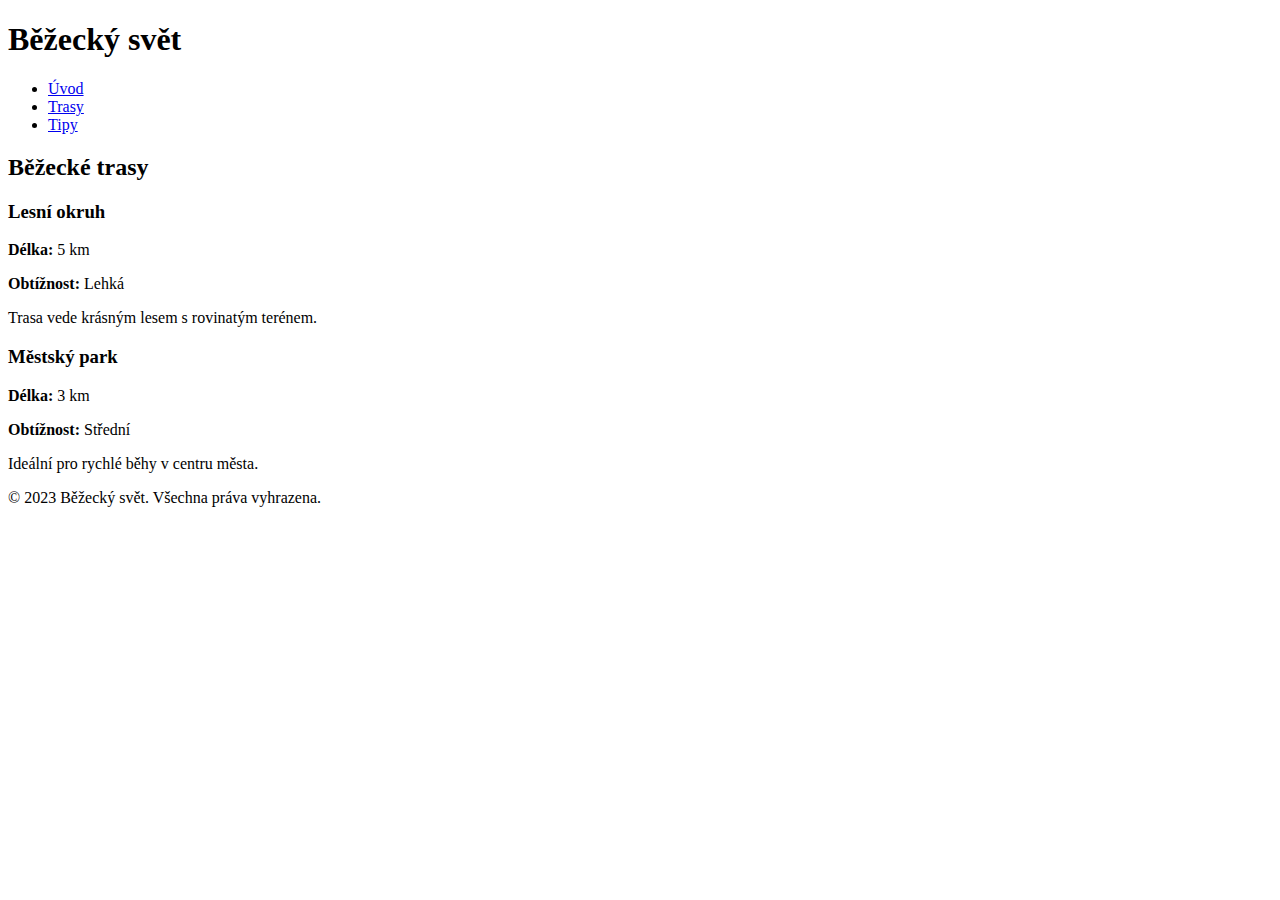
==== trasy.html @ 8871c498 "stranky" ====
<!DOCTYPE html>
<html lang="cs">
<head>
    <meta charset="UTF-8">
    <meta name="viewport" content="width=device-width, initial-scale=1.0">
    <title>Běžecký svět - Trasy</title>
    <link rel="stylesheet" href="style.css">
</head>
<body>
    <header>
        <h1>Běžecký svět</h1>
        <nav>
            <ul>
                <li><a href="index.html">Úvod</a></li>
                <li><a href="trasy.html">Trasy</a></li>
                <li><a href="tipy.html">Tipy</a></li>
            </ul>
        </nav>
    </header>

    <main>
        <section>
            <h2>Běžecké trasy</h2>
            <div class="trasa">
                <h3>Lesní okruh</h3>
                <p><strong>Délka:</strong> 5 km</p>
                <p><strong>Obtížnost:</strong> Lehká</p>
                <p>Trasa vede krásným lesem s rovinatým terénem.</p>
            </div>
            <div class="trasa">
                <h3>Městský park</h3>
                <p><strong>Délka:</strong> 3 km</p>
                <p><strong>Obtížnost:</strong> Střední</p>
                <p>Ideální pro rychlé běhy v centru města.</p>
            </div>
        </section>
    </main>

    <footer>
        <p>&copy; 2023 Běžecký svět. Všechna práva vyhrazena.</p>
    </footer>
</body>
</html>
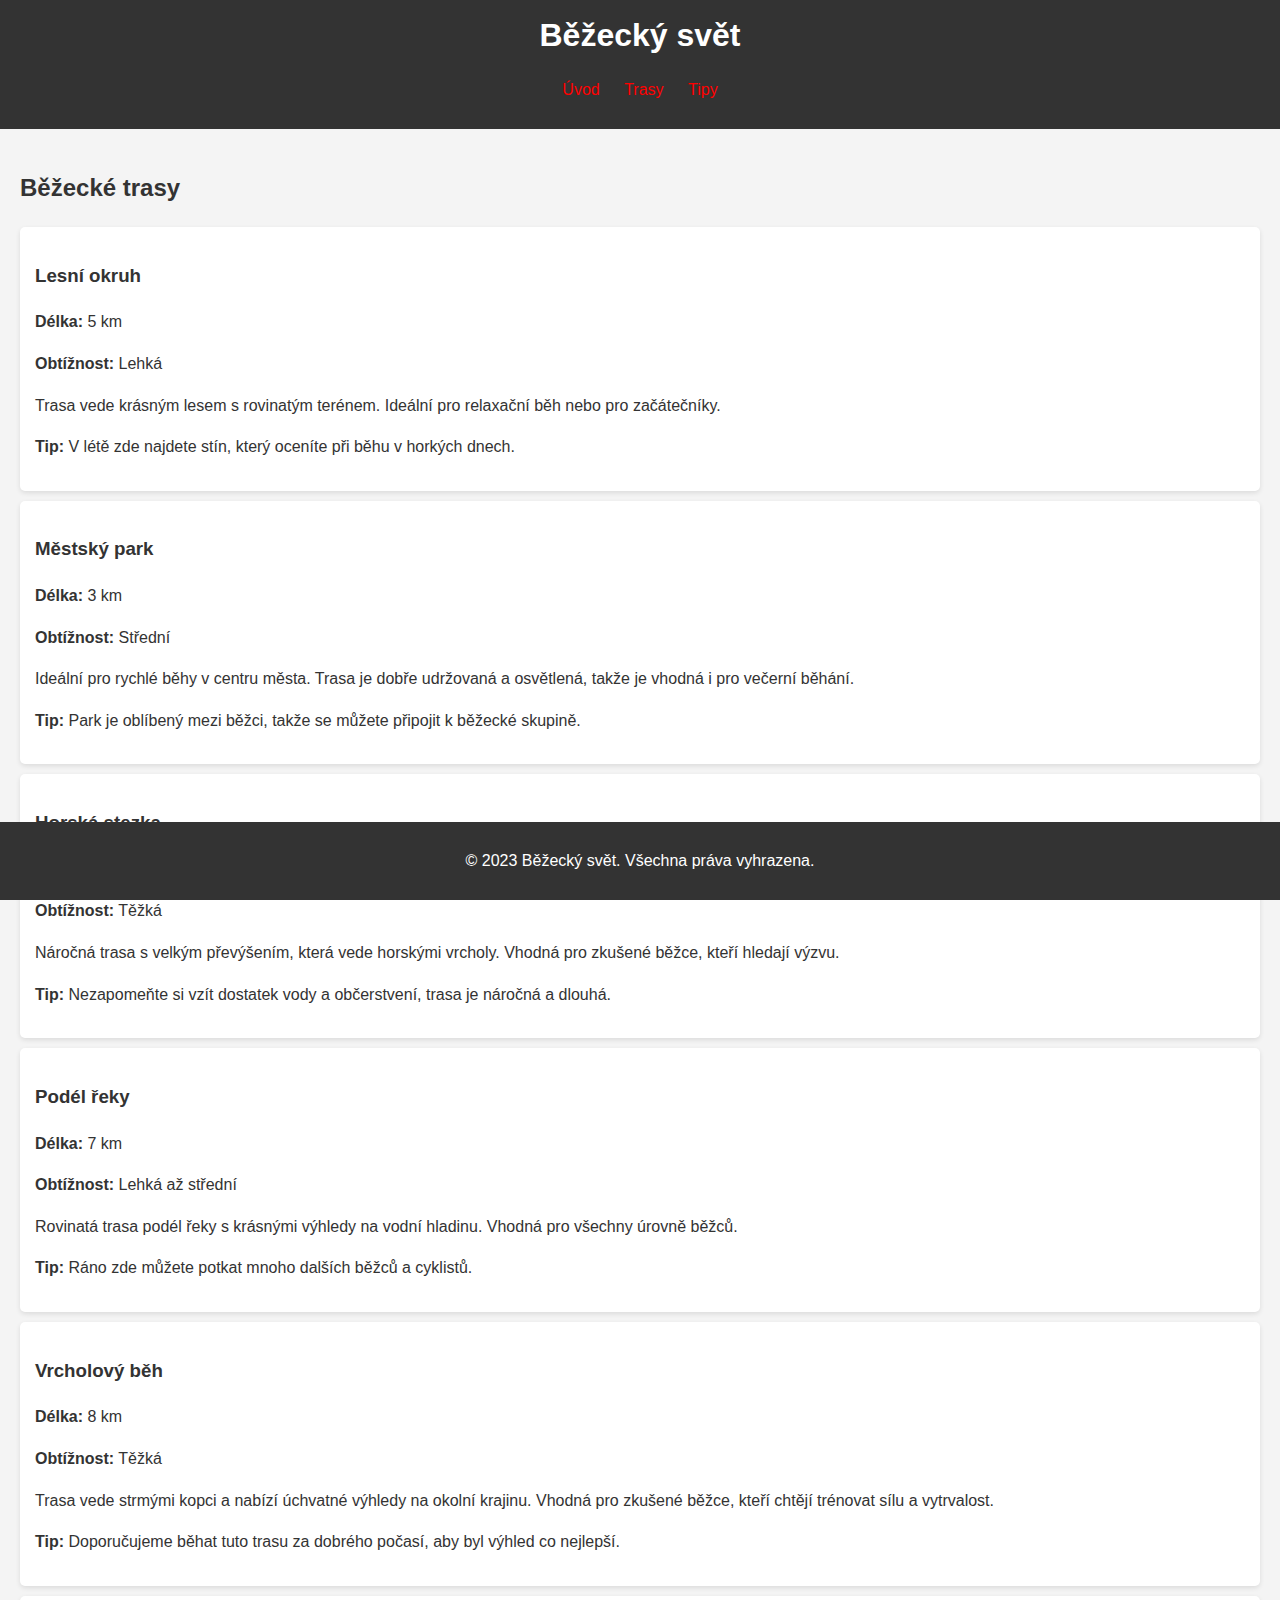
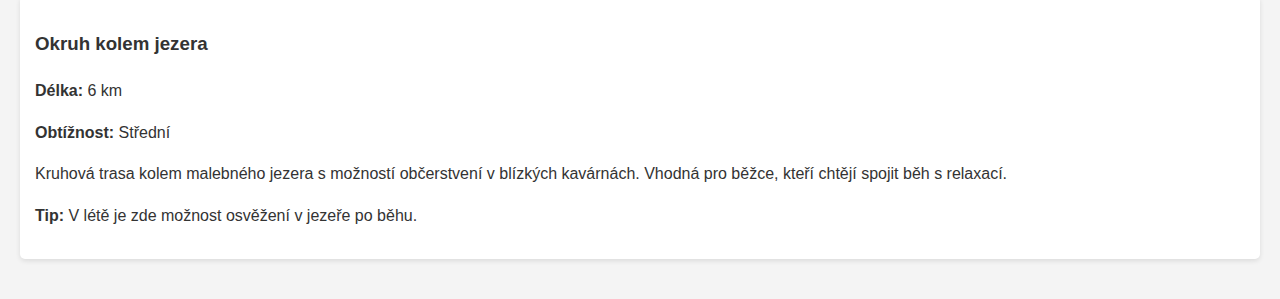
==== commit daa719bc: "bezec" ====
--- a/trasy.html
+++ b/trasy.html
@@ -13,7 +13,7 @@
             <ul>
                 <li><a href="index.html">Úvod</a></li>
                 <li><a href="trasy.html">Trasy</a></li>
-                <li><a href="tipy.html">Tipy</a></li>
+                <li><a href="typy.html">Tipy</a></li>
             </ul>
         </nav>
     </header>
@@ -21,17 +21,53 @@
     <main>
         <section>
             <h2>Běžecké trasy</h2>
+            
             <div class="trasa">
                 <h3>Lesní okruh</h3>
                 <p><strong>Délka:</strong> 5 km</p>
                 <p><strong>Obtížnost:</strong> Lehká</p>
-                <p>Trasa vede krásným lesem s rovinatým terénem.</p>
+                <p>Trasa vede krásným lesem s rovinatým terénem. Ideální pro relaxační běh nebo pro začátečníky.</p>
+                <p><strong>Tip:</strong> V létě zde najdete stín, který oceníte při běhu v horkých dnech.</p>
             </div>
+        
             <div class="trasa">
                 <h3>Městský park</h3>
                 <p><strong>Délka:</strong> 3 km</p>
                 <p><strong>Obtížnost:</strong> Střední</p>
-                <p>Ideální pro rychlé běhy v centru města.</p>
+                <p>Ideální pro rychlé běhy v centru města. Trasa je dobře udržovaná a osvětlená, takže je vhodná i pro večerní běhání.</p>
+                <p><strong>Tip:</strong> Park je oblíbený mezi běžci, takže se můžete připojit k běžecké skupině.</p>
+            </div>
+        
+            <div class="trasa">
+                <h3>Horská stezka</h3>
+                <p><strong>Délka:</strong> 10 km</p>
+                <p><strong>Obtížnost:</strong> Těžká</p>
+                <p>Náročná trasa s velkým převýšením, která vede horskými vrcholy. Vhodná pro zkušené běžce, kteří hledají výzvu.</p>
+                <p><strong>Tip:</strong> Nezapomeňte si vzít dostatek vody a občerstvení, trasa je náročná a dlouhá.</p>
+            </div>
+        
+            <div class="trasa">
+                <h3>Podél řeky</h3>
+                <p><strong>Délka:</strong> 7 km</p>
+                <p><strong>Obtížnost:</strong> Lehká až střední</p>
+                <p>Rovinatá trasa podél řeky s krásnými výhledy na vodní hladinu. Vhodná pro všechny úrovně běžců.</p>
+                <p><strong>Tip:</strong> Ráno zde můžete potkat mnoho dalších běžců a cyklistů.</p>
+            </div>
+        
+            <div class="trasa">
+                <h3>Vrcholový běh</h3>
+                <p><strong>Délka:</strong> 8 km</p>
+                <p><strong>Obtížnost:</strong> Těžká</p>
+                <p>Trasa vede strmými kopci a nabízí úchvatné výhledy na okolní krajinu. Vhodná pro zkušené běžce, kteří chtějí trénovat sílu a vytrvalost.</p>
+                <p><strong>Tip:</strong> Doporučujeme běhat tuto trasu za dobrého počasí, aby byl výhled co nejlepší.</p>
+            </div>
+        
+            <div class="trasa">
+                <h3>Okruh kolem jezera</h3>
+                <p><strong>Délka:</strong> 6 km</p>
+                <p><strong>Obtížnost:</strong> Střední</p>
+                <p>Kruhová trasa kolem malebného jezera s možností občerstvení v blízkých kavárnách. Vhodná pro běžce, kteří chtějí spojit běh s relaxací.</p>
+                <p><strong>Tip:</strong> V létě je zde možnost osvěžení v jezeře po běhu.</p>
             </div>
         </section>
     </main>
--- a/style.css
+++ b/style.css
@@ -0,0 +1,72 @@
+/* Základní styly */
+body {
+    font-family: Arial, sans-serif;
+    line-height: 1.6;
+    margin: 0;
+    padding: 0;
+    background-color: #f4f4f4;
+    color: #333;
+}
+
+header {
+    background: #333;
+    color: #fff;
+    padding: 10px 0;
+    text-align: center;
+}
+
+header h1 {
+    margin: 0;
+}
+
+nav ul {
+    list-style: none;
+    padding: 0;
+}
+
+nav ul li {
+    display: inline;
+    margin: 0 10px;
+}
+
+nav ul li a {
+    color: red;
+    text-decoration: none;
+}
+
+main {
+    padding: 20px;
+}
+
+footer {
+    background: #333;
+    color: #fff;
+    text-align: center;
+    padding: 10px 0;
+    position: fixed;
+    width: 100%;
+    bottom: 0;
+}
+
+/* Styly pro sekce */
+section {
+    margin-bottom: 20px;
+}
+
+h2 {
+    color: #333;
+}
+
+.trasa, .tip {
+    background: #fff;
+    padding: 15px;
+    margin-bottom: 10px;
+    border-radius: 5px;
+    box-shadow: 0 2px 5px rgba(0, 0, 0, 0.1);
+}
+
+img {
+    max-width: 100%;
+    height: auto;
+    border-radius: 5px;
+}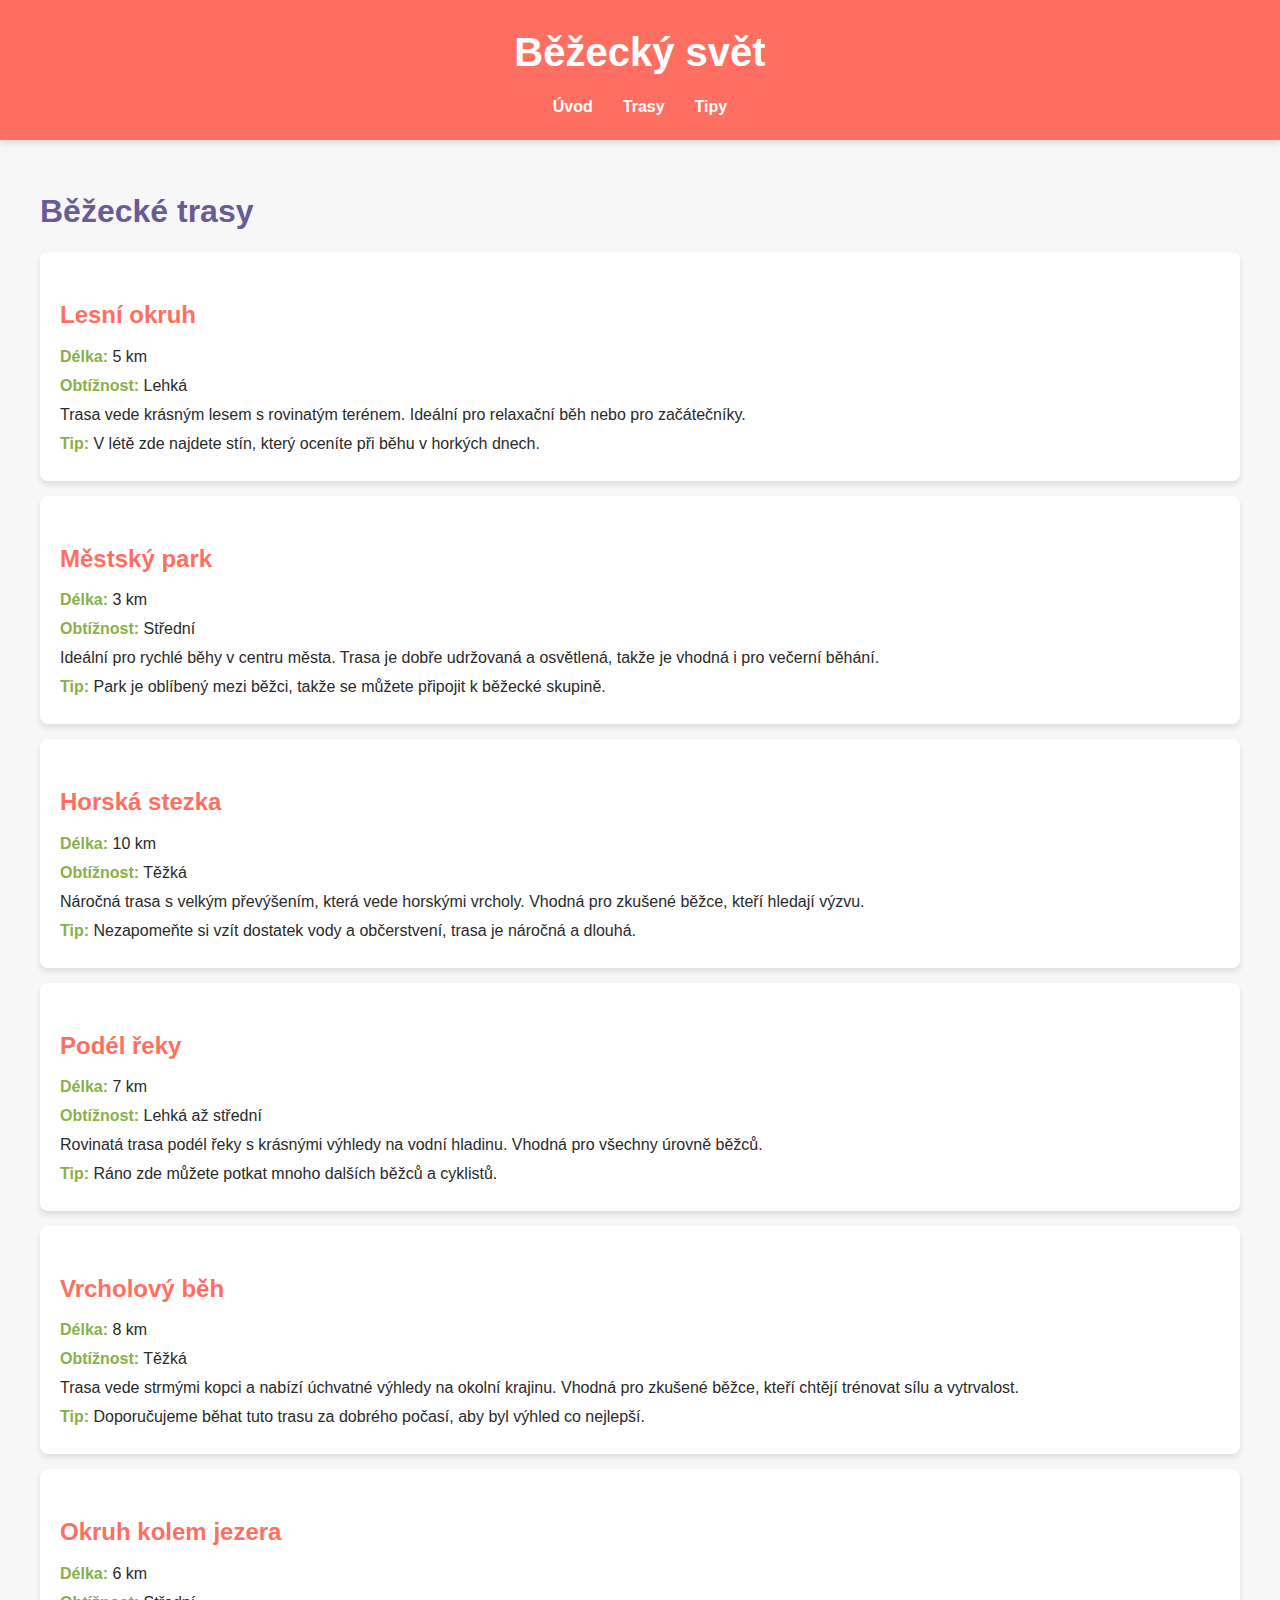
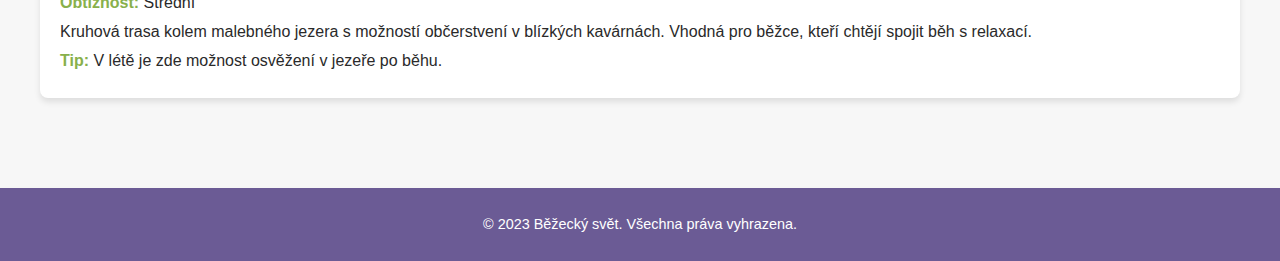
==== commit 84ee7765: "footer" ====
--- a/trasy.html
+++ b/trasy.html
@@ -74,6 +74,7 @@
 
     <footer>
         <p>&copy; 2023 Běžecký svět. Všechna práva vyhrazena.</p>
+
     </footer>
 </body>
 </html>--- a/style.css
+++ b/style.css
@@ -1,72 +1,187 @@
+/* Základní proměnné */
+:root {
+    --primary-color: #ff6f61; /* Bright coral for primary accents */
+    --secondary-color: #6b5b95; /* Muted purple for secondary elements */
+    --accent-color: #88b04b; /* Fresh green for highlights */
+    --background-color: #f7f7f7; /* Light gray for background */
+    --text-color: #2a2a2a; /* Dark gray for text */
+    --light-text-color: #ffffff; /* White for text on dark backgrounds */
+    --border-radius: 8px;
+    --box-shadow: 0 4px 6px rgba(0, 0, 0, 0.1);
+    --font-family: 'Arial', sans-serif;
+}
+
 /* Základní styly */
 body {
-    font-family: Arial, sans-serif;
+    font-family: var(--font-family);
     line-height: 1.6;
     margin: 0;
     padding: 0;
-    background-color: #f4f4f4;
-    color: #333;
+    background-color: var(--background-color);
+    color: var(--text-color);
 }
 
 header {
-    background: #333;
-    color: #fff;
-    padding: 10px 0;
+    background: var(--primary-color); /* Bright coral header */
+    color: var(--light-text-color);
+    padding: 20px 0;
     text-align: center;
+    box-shadow: var(--box-shadow);
 }
 
 header h1 {
     margin: 0;
+    font-size: 2.5rem;
 }
 
 nav ul {
     list-style: none;
     padding: 0;
+    margin: 10px 0 0;
+    display: flex;
+    justify-content: center;
+    flex-wrap: wrap;
 }
 
 nav ul li {
-    display: inline;
-    margin: 0 10px;
+    margin: 0 15px;
 }
 
 nav ul li a {
-    color: red;
+    color: var(--light-text-color);
     text-decoration: none;
+    font-weight: bold;
+    transition: color 0.3s ease;
+}
+
+nav ul li a:hover {
+    color: var(--accent-color); /* Fresh green on hover */
 }
 
 main {
     padding: 20px;
+    max-width: 1200px;
+    margin: 0 auto;
 }
 
 footer {
-    background: #333;
-    color: #fff;
+    background: var(--secondary-color); /* Muted purple footer */
+    color: var(--light-text-color);
     text-align: center;
-    padding: 10px 0;
-    position: fixed;
-    width: 100%;
-    bottom: 0;
+    padding: 20px 0;
+    margin-top: 40px; /* Odsazení od poslední sekce */
+    box-shadow: var(--box-shadow);
+}
+
+footer p {
+    margin: 5px 0;
+    font-size: 0.9rem;
+}
+
+footer a {
+    color: var(--accent-color); /* Fresh green for links */
+    text-decoration: none;
+    transition: color 0.3s ease;
+}
+
+footer a:hover {
+    color: var(--primary-color); /* Bright coral on hover */
 }
 
 /* Styly pro sekce */
 section {
-    margin-bottom: 20px;
+    margin-bottom: 30px;
 }
 
 h2 {
-    color: #333;
+    color: var(--secondary-color); /* Muted purple for section headings */
+    font-size: 2rem;
+    margin-bottom: 15px;
 }
 
 .trasa, .tip {
-    background: #fff;
-    padding: 15px;
+    background: var(--light-text-color);
+    padding: 20px;
+    margin-bottom: 15px;
+    border-radius: var(--border-radius);
+    box-shadow: var(--box-shadow);
+    transition: transform 0.3s ease, box-shadow 0.3s ease;
+}
+
+.trasa:hover, .tip:hover {
+    transform: translateY(-5px);
+    box-shadow: 0 6px 12px rgba(0, 0, 0, 0.15);
+}
+
+.trasa h3, .tip h3 {
+    color: var(--primary-color); /* Bright coral for subheadings */
+    font-size: 1.5rem;
     margin-bottom: 10px;
-    border-radius: 5px;
-    box-shadow: 0 2px 5px rgba(0, 0, 0, 0.1);
+}
+
+.trasa p, .tip p {
+    margin: 5px 0;
+    font-size: 1rem;
+    line-height: 1.5;
+}
+
+.trasa strong, .tip strong {
+    color: var(--accent-color); /* Fresh green for bold text */
 }
 
 img {
     max-width: 100%;
     height: auto;
-    border-radius: 5px;
+    border-radius: var(--border-radius);
+    margin-top: 10px;
+}
+
+/* Responzivní styly */
+@media (max-width: 768px) {
+    header h1 {
+        font-size: 2rem;
+    }
+
+    nav ul li {
+        margin: 0 10px;
+    }
+
+    .trasa, .tip {
+        padding: 15px;
+    }
+
+    h2 {
+        font-size: 1.75rem;
+    }
+
+    .trasa h3, .tip h3 {
+        font-size: 1.25rem;
+    }
+}
+
+@media (max-width: 480px) {
+    header h1 {
+        font-size: 1.75rem;
+    }
+
+    nav ul {
+        flex-direction: column;
+        align-items: center;
+    }
+
+    nav ul li {
+        margin: 5px 0;
+    }
+
+    .trasa, .tip {
+        padding: 10px;
+    }
+
+    h2 {
+        font-size: 1.5rem;
+    }
+
+    .trasa h3, .tip h3 {
+        font-size: 1.1rem;
+    }
 }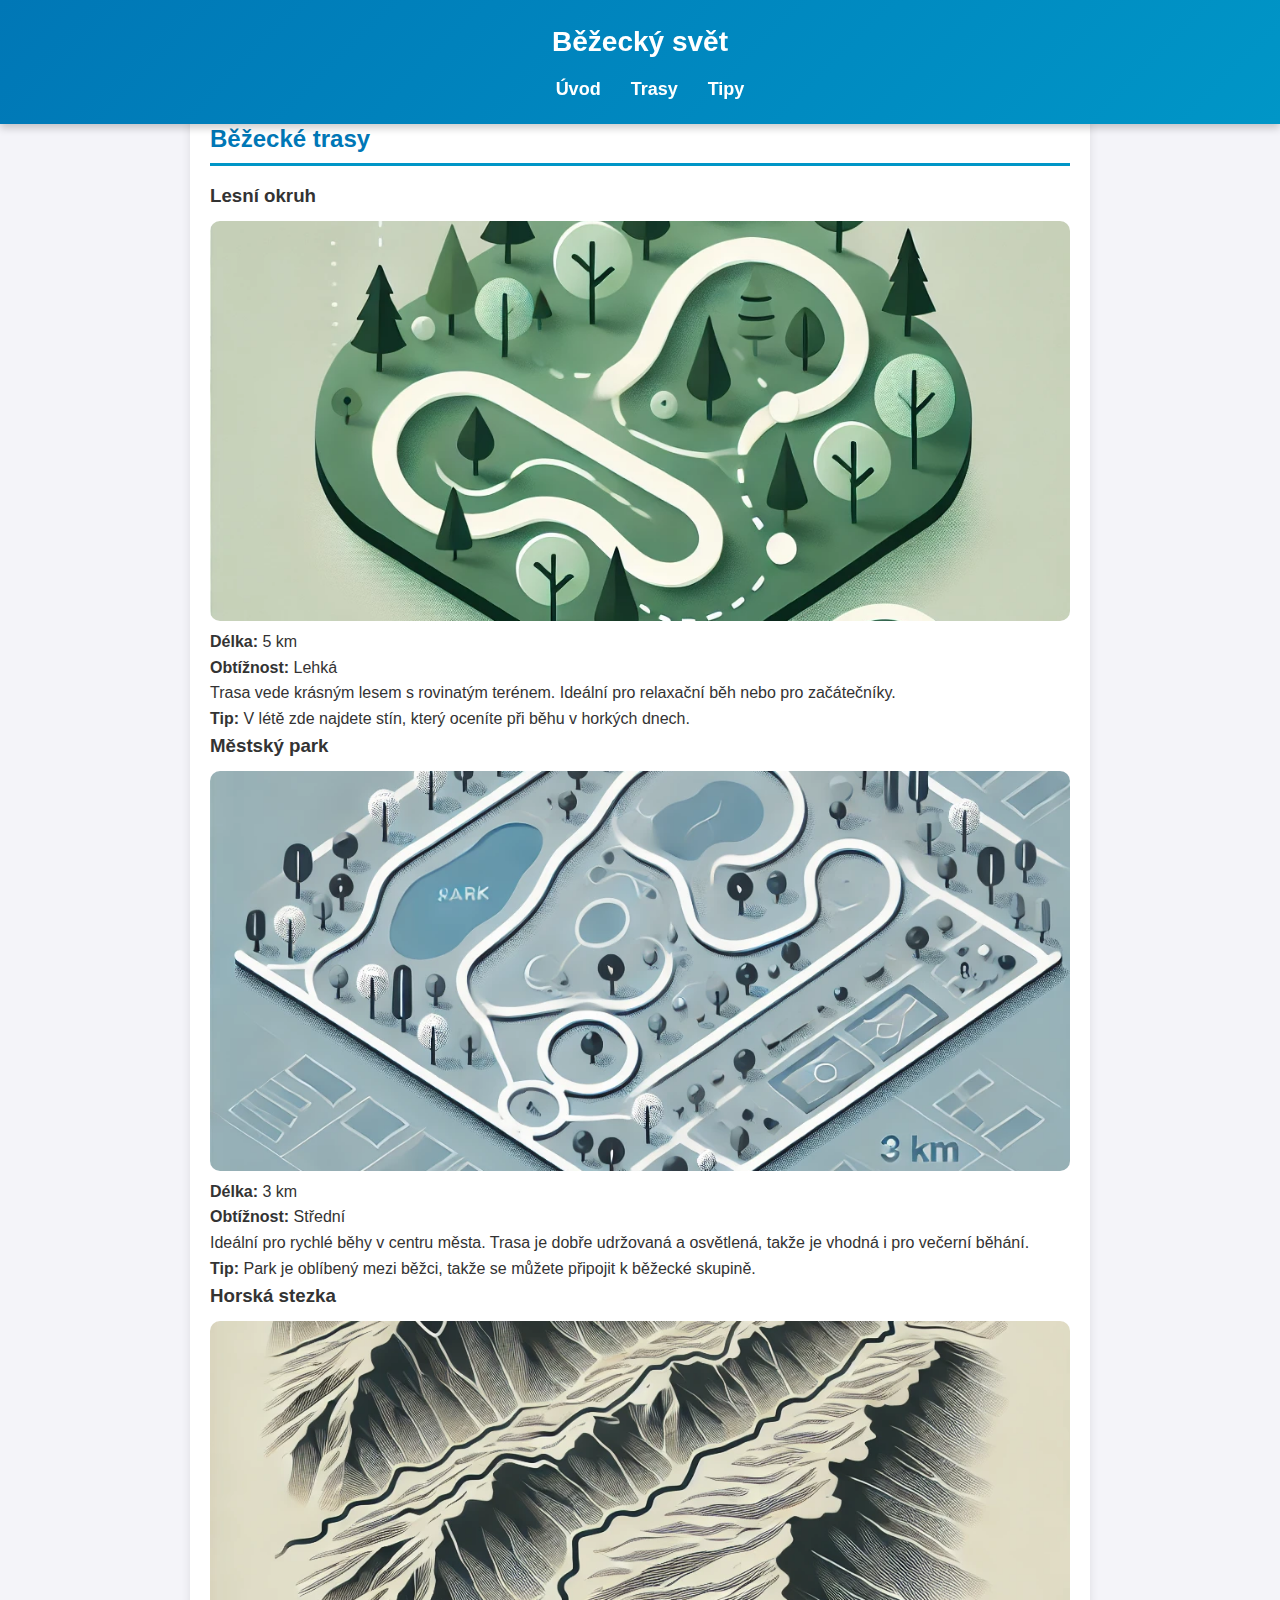
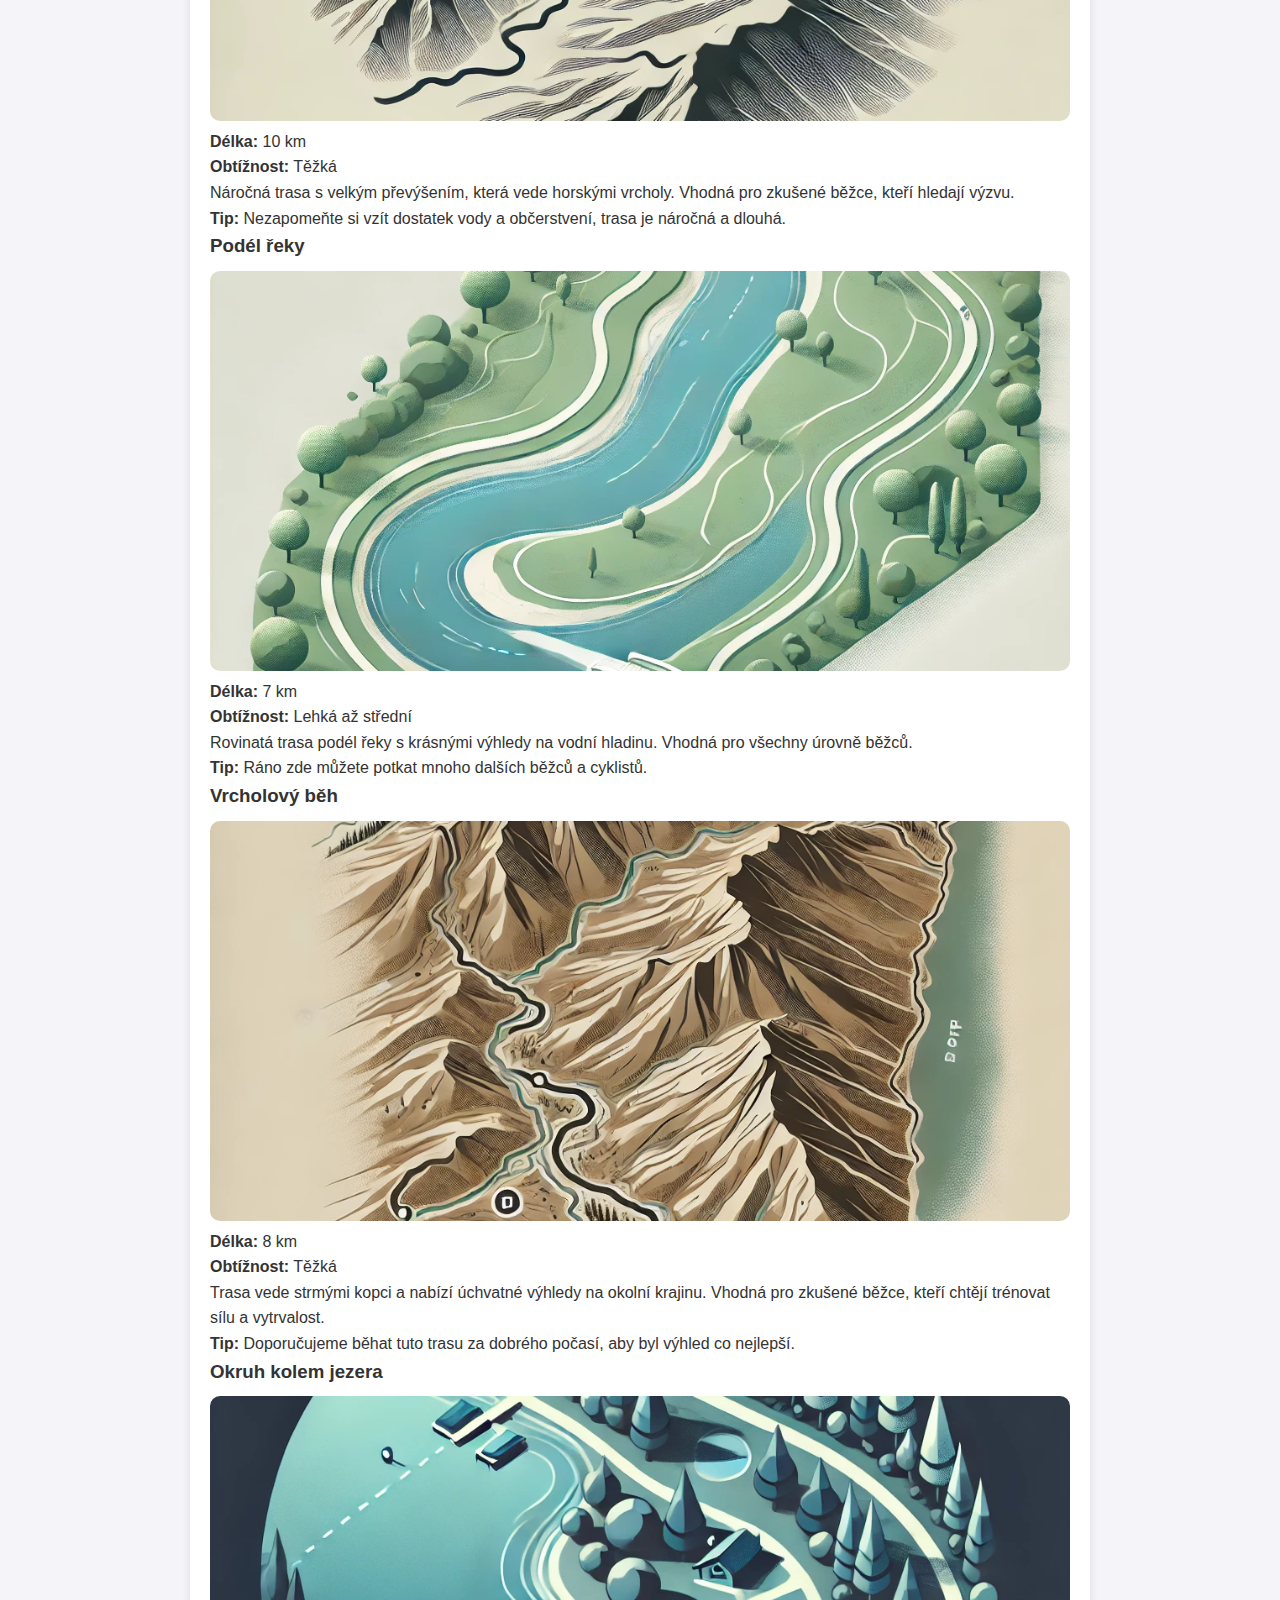
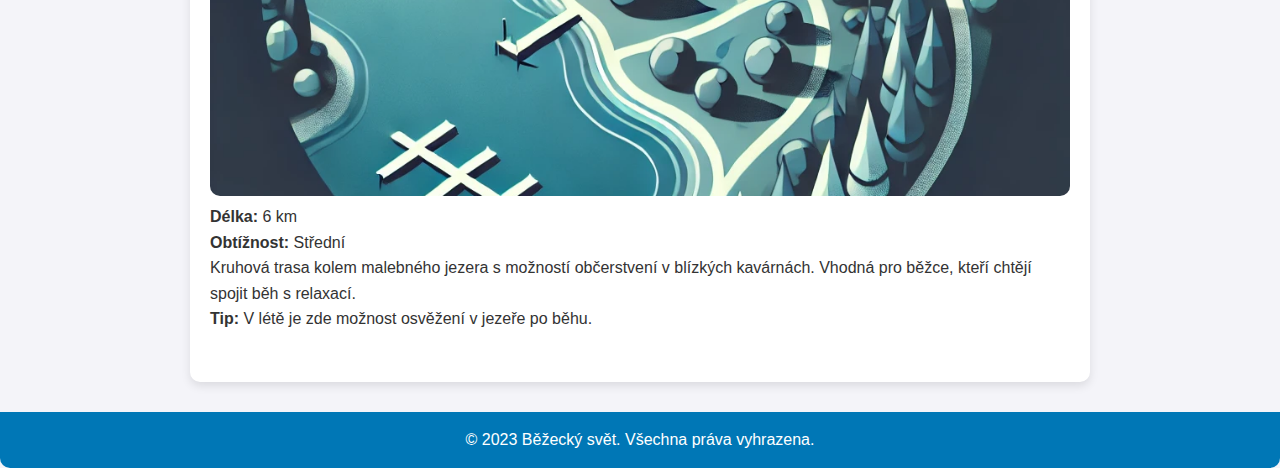
==== commit 47566abd: "img" ====
--- a/trasy.html
+++ b/trasy.html
@@ -7,74 +7,115 @@
     <link rel="stylesheet" href="style.css">
 </head>
 <body>
-    <header>
-        <h1>Běžecký svět</h1>
-        <nav>
-            <ul>
-                <li><a href="index.html">Úvod</a></li>
-                <li><a href="trasy.html">Trasy</a></li>
-                <li><a href="typy.html">Tipy</a></li>
+    <header class="site-header">
+        <h1 class="site-title">Běžecký svět</h1>
+        <nav class="main-nav">
+            <ul class="nav-list">
+                <li class="nav-item"><a href="index.html" class="nav-link">Úvod</a></li>
+                <li class="nav-item"><a href="trasy.html" class="nav-link current">Trasy</a></li>
+                <li class="nav-item"><a href="typy.html" class="nav-link">Tipy</a></li>
             </ul>
         </nav>
     </header>
 
-    <main>
-        <section>
-            <h2>Běžecké trasy</h2>
+    <main class="main-content">
+        <section class="routes-section">
+            <h2 class="section-title">Běžecké trasy</h2>
             
-            <div class="trasa">
-                <h3>Lesní okruh</h3>
-                <p><strong>Délka:</strong> 5 km</p>
-                <p><strong>Obtížnost:</strong> Lehká</p>
-                <p>Trasa vede krásným lesem s rovinatým terénem. Ideální pro relaxační běh nebo pro začátečníky.</p>
-                <p><strong>Tip:</strong> V létě zde najdete stín, který oceníte při běhu v horkých dnech.</p>
-            </div>
+            <article class="route">
+                <div class="route-header">
+                    <h3 class="route-title">Lesní okruh</h3>
+                    <div class="route-image">
+                        <img src="img/5km.webp" alt="Lesní běžecká trasa">
+                    </div>
+                </div>
+                <div class="route-details">
+                    <p><strong>Délka:</strong> 5 km</p>
+                    <p><strong>Obtížnost:</strong> Lehká</p>
+                    <p>Trasa vede krásným lesem s rovinatým terénem. Ideální pro relaxační běh nebo pro začátečníky.</p>
+                    <p class="route-tip"><strong>Tip:</strong> V létě zde najdete stín, který oceníte při běhu v horkých dnech.</p>
+                </div>
+            </article>
         
-            <div class="trasa">
-                <h3>Městský park</h3>
-                <p><strong>Délka:</strong> 3 km</p>
-                <p><strong>Obtížnost:</strong> Střední</p>
-                <p>Ideální pro rychlé běhy v centru města. Trasa je dobře udržovaná a osvětlená, takže je vhodná i pro večerní běhání.</p>
-                <p><strong>Tip:</strong> Park je oblíbený mezi běžci, takže se můžete připojit k běžecké skupině.</p>
-            </div>
+            <article class="route">
+                <div class="route-header">
+                    <h3 class="route-title">Městský park</h3>
+                    <div class="route-image">
+                        <img src="img/park3km.webp" alt="Běžecká trasa v městském parku">
+                    </div>
+                </div>
+                <div class="route-details">
+                    <p><strong>Délka:</strong> 3 km</p>
+                    <p><strong>Obtížnost:</strong> Střední</p>
+                    <p>Ideální pro rychlé běhy v centru města. Trasa je dobře udržovaná a osvětlená, takže je vhodná i pro večerní běhání.</p>
+                    <p class="route-tip"><strong>Tip:</strong> Park je oblíbený mezi běžci, takže se můžete připojit k běžecké skupině.</p>
+                </div>
+            </article>
         
-            <div class="trasa">
-                <h3>Horská stezka</h3>
-                <p><strong>Délka:</strong> 10 km</p>
-                <p><strong>Obtížnost:</strong> Těžká</p>
-                <p>Náročná trasa s velkým převýšením, která vede horskými vrcholy. Vhodná pro zkušené běžce, kteří hledají výzvu.</p>
-                <p><strong>Tip:</strong> Nezapomeňte si vzít dostatek vody a občerstvení, trasa je náročná a dlouhá.</p>
-            </div>
+            <article class="route">
+                <div class="route-header">
+                    <h3 class="route-title">Horská stezka</h3>
+                    <div class="route-image">
+                        <img src="img/10km.webp" alt="Horská běžecká trasa">
+                    </div>
+                </div>
+                <div class="route-details">
+                    <p><strong>Délka:</strong> 10 km</p>
+                    <p><strong>Obtížnost:</strong> Těžká</p>
+                    <p>Náročná trasa s velkým převýšením, která vede horskými vrcholy. Vhodná pro zkušené běžce, kteří hledají výzvu.</p>
+                    <p class="route-tip"><strong>Tip:</strong> Nezapomeňte si vzít dostatek vody a občerstvení, trasa je náročná a dlouhá.</p>
+                </div>
+            </article>
         
-            <div class="trasa">
-                <h3>Podél řeky</h3>
-                <p><strong>Délka:</strong> 7 km</p>
-                <p><strong>Obtížnost:</strong> Lehká až střední</p>
-                <p>Rovinatá trasa podél řeky s krásnými výhledy na vodní hladinu. Vhodná pro všechny úrovně běžců.</p>
-                <p><strong>Tip:</strong> Ráno zde můžete potkat mnoho dalších běžců a cyklistů.</p>
-            </div>
+            <article class="route">
+                <div class="route-header">
+                    <h3 class="route-title">Podél řeky</h3>
+                    <div class="route-image">
+                        <img src="img/7km.webp" alt="Běžecká trasa podél řeky">
+                    </div>
+                </div>
+                <div class="route-details">
+                    <p><strong>Délka:</strong> 7 km</p>
+                    <p><strong>Obtížnost:</strong> Lehká až střední</p>
+                    <p>Rovinatá trasa podél řeky s krásnými výhledy na vodní hladinu. Vhodná pro všechny úrovně běžců.</p>
+                    <p class="route-tip"><strong>Tip:</strong> Ráno zde můžete potkat mnoho dalších běžců a cyklistů.</p>
+                </div>
+            </article>
         
-            <div class="trasa">
-                <h3>Vrcholový běh</h3>
-                <p><strong>Délka:</strong> 8 km</p>
-                <p><strong>Obtížnost:</strong> Těžká</p>
-                <p>Trasa vede strmými kopci a nabízí úchvatné výhledy na okolní krajinu. Vhodná pro zkušené běžce, kteří chtějí trénovat sílu a vytrvalost.</p>
-                <p><strong>Tip:</strong> Doporučujeme běhat tuto trasu za dobrého počasí, aby byl výhled co nejlepší.</p>
-            </div>
+            <article class="route">
+                <div class="route-header">
+                    <h3 class="route-title">Vrcholový běh</h3>
+                    <div class="route-image">
+                        <img src="img/8kmsummit.webp" alt="Vrcholová běžecká trasa">
+                    </div>
+                </div>
+                <div class="route-details">
+                    <p><strong>Délka:</strong> 8 km</p>
+                    <p><strong>Obtížnost:</strong> Těžká</p>
+                    <p>Trasa vede strmými kopci a nabízí úchvatné výhledy na okolní krajinu. Vhodná pro zkušené běžce, kteří chtějí trénovat sílu a vytrvalost.</p>
+                    <p class="route-tip"><strong>Tip:</strong> Doporučujeme běhat tuto trasu za dobrého počasí, aby byl výhled co nejlepší.</p>
+                </div>
+            </article>
         
-            <div class="trasa">
-                <h3>Okruh kolem jezera</h3>
-                <p><strong>Délka:</strong> 6 km</p>
-                <p><strong>Obtížnost:</strong> Střední</p>
-                <p>Kruhová trasa kolem malebného jezera s možností občerstvení v blízkých kavárnách. Vhodná pro běžce, kteří chtějí spojit běh s relaxací.</p>
-                <p><strong>Tip:</strong> V létě je zde možnost osvěžení v jezeře po běhu.</p>
-            </div>
+            <article class="route">
+                <div class="route-header">
+                    <h3 class="route-title">Okruh kolem jezera</h3>
+                    <div class="route-image">
+                        <img src="img/6km.webp" alt="Běžecká trasa kolem jezera">
+                    </div>
+                </div>
+                <div class="route-details">
+                    <p><strong>Délka:</strong> 6 km</p>
+                    <p><strong>Obtížnost:</strong> Střední</p>
+                    <p>Kruhová trasa kolem malebného jezera s možností občerstvení v blízkých kavárnách. Vhodná pro běžce, kteří chtějí spojit běh s relaxací.</p>
+                    <p class="route-tip"><strong>Tip:</strong> V létě je zde možnost osvěžení v jezeře po běhu.</p>
+                </div>
+            </article>
         </section>
     </main>
 
-    <footer>
-        <p>&copy; 2023 Běžecký svět. Všechna práva vyhrazena.</p>
-
+    <footer class="site-footer">
+        <p class="copyright">&copy; 2023 Běžecký svět. Všechna práva vyhrazena.</p>
     </footer>
 </body>
 </html>--- a/style.css
+++ b/style.css
@@ -1,46 +1,41 @@
-/* Základní proměnné */
-:root {
-    --primary-color: #ff6f61; /* Bright coral for primary accents */
-    --secondary-color: #6b5b95; /* Muted purple for secondary elements */
-    --accent-color: #88b04b; /* Fresh green for highlights */
-    --background-color: #f7f7f7; /* Light gray for background */
-    --text-color: #2a2a2a; /* Dark gray for text */
-    --light-text-color: #ffffff; /* White for text on dark backgrounds */
-    --border-radius: 8px;
-    --box-shadow: 0 4px 6px rgba(0, 0, 0, 0.1);
-    --font-family: 'Arial', sans-serif;
+/* Základní nastavení */
+* {
+    margin: 0;
+    padding: 0;
+    box-sizing: border-box;
 }
 
-/* Základní styly */
 body {
-    font-family: var(--font-family);
+    font-family: 'Arial', sans-serif;
+    background-color: #f4f4f9;
+    color: #333;
     line-height: 1.6;
-    margin: 0;
-    padding: 0;
-    background-color: var(--background-color);
-    color: var(--text-color);
+    padding-top: 80px;
 }
 
+/* Hlavička */
 header {
-    background: var(--primary-color); /* Bright coral header */
-    color: var(--light-text-color);
+    background: linear-gradient(135deg, #0077b6, #0096c7);
+    color: white;
     padding: 20px 0;
     text-align: center;
-    box-shadow: var(--box-shadow);
+    position: fixed;
+    width: 100%;
+    top: 0;
+    left: 0;
+    z-index: 1000;
+    box-shadow: 0 4px 8px rgba(0, 0, 0, 0.2);
 }
 
 header h1 {
-    margin: 0;
-    font-size: 2.5rem;
+    font-size: 28px;
 }
 
 nav ul {
     list-style: none;
-    padding: 0;
-    margin: 10px 0 0;
     display: flex;
     justify-content: center;
-    flex-wrap: wrap;
+    margin-top: 10px;
 }
 
 nav ul li {
@@ -48,140 +43,89 @@
 }
 
 nav ul li a {
-    color: var(--light-text-color);
     text-decoration: none;
+    color: white;
     font-weight: bold;
-    transition: color 0.3s ease;
+    font-size: 18px;
+    transition: 0.3s;
 }
 
 nav ul li a:hover {
-    color: var(--accent-color); /* Fresh green on hover */
+    text-decoration: underline;
+    color: #caf0f8;
 }
 
+/* Hlavní obsah */
 main {
+    width: 90%;
+    max-width: 900px;
+    margin: 20px auto;
     padding: 20px;
-    max-width: 1200px;
-    margin: 0 auto;
+    background: white;
+    border-radius: 10px;
+    box-shadow: 0 4px 10px rgba(0, 0, 0, 0.1);
 }
 
-footer {
-    background: var(--secondary-color); /* Muted purple footer */
-    color: var(--light-text-color);
-    text-align: center;
-    padding: 20px 0;
-    margin-top: 40px; /* Odsazení od poslední sekce */
-    box-shadow: var(--box-shadow);
-}
-
-footer p {
-    margin: 5px 0;
-    font-size: 0.9rem;
-}
-
-footer a {
-    color: var(--accent-color); /* Fresh green for links */
-    text-decoration: none;
-    transition: color 0.3s ease;
-}
-
-footer a:hover {
-    color: var(--primary-color); /* Bright coral on hover */
-}
-
-/* Styly pro sekce */
+/* Sekce */
 section {
     margin-bottom: 30px;
 }
 
 h2 {
-    color: var(--secondary-color); /* Muted purple for section headings */
-    font-size: 2rem;
+    color: #0077b6;
+    border-bottom: 3px solid #0096c7;
+    padding-bottom: 5px;
     margin-bottom: 15px;
 }
 
-.trasa, .tip {
-    background: var(--light-text-color);
-    padding: 20px;
-    margin-bottom: 15px;
-    border-radius: var(--border-radius);
-    box-shadow: var(--box-shadow);
-    transition: transform 0.3s ease, box-shadow 0.3s ease;
+/* Obrázek */
+img {
+    width: 100%;
+    max-height: 400px;
+    object-fit: cover;
+    border-radius: 10px;
+    margin-top: 10px;
 }
 
-.trasa:hover, .tip:hover {
-    transform: translateY(-5px);
-    box-shadow: 0 6px 12px rgba(0, 0, 0, 0.15);
+/* Seznamy */
+ul {
+    list-style: square;
+    margin-left: 20px;
+}
+
+li {
+    margin: 5px 0;
+}
+
+/* Karty tras a tipů */
+.trasa, .tip {
+    background: #e0f7fa;
+    padding: 15px;
+    border-radius: 8px;
+    margin-bottom: 15px;
+    box-shadow: 0 2px 5px rgba(0, 0, 0, 0.1);
 }
 
 .trasa h3, .tip h3 {
-    color: var(--primary-color); /* Bright coral for subheadings */
-    font-size: 1.5rem;
-    margin-bottom: 10px;
+    color: #0077b6;
 }
 
-.trasa p, .tip p {
-    margin: 5px 0;
-    font-size: 1rem;
-    line-height: 1.5;
+/* Patička */
+footer {
+    text-align: center;
+    padding: 15px;
+    background: #0077b6;
+    color: white;
+    margin-top: 30px;
+    border-radius: 0 0 10px 10px;
 }
 
-.trasa strong, .tip strong {
-    color: var(--accent-color); /* Fresh green for bold text */
+footer a {
+    color: #caf0f8;
+    text-decoration: none;
+    font-weight: bold;
 }
 
-img {
-    max-width: 100%;
-    height: auto;
-    border-radius: var(--border-radius);
-    margin-top: 10px;
+footer a:hover {
+    text-decoration: underline;
 }
-
-/* Responzivní styly */
-@media (max-width: 768px) {
-    header h1 {
-        font-size: 2rem;
-    }
-
-    nav ul li {
-        margin: 0 10px;
-    }
-
-    .trasa, .tip {
-        padding: 15px;
-    }
-
-    h2 {
-        font-size: 1.75rem;
-    }
-
-    .trasa h3, .tip h3 {
-        font-size: 1.25rem;
-    }
-}
-
-@media (max-width: 480px) {
-    header h1 {
-        font-size: 1.75rem;
-    }
-
-    nav ul {
-        flex-direction: column;
-        align-items: center;
-    }
-
-    nav ul li {
-        margin: 5px 0;
-    }
-
-    .trasa, .tip {
-        padding: 10px;
-    }
-
-    h2 {
-        font-size: 1.5rem;
-    }
-
-    .trasa h3, .tip h3 {
-        font-size: 1.1rem;
-    }
-}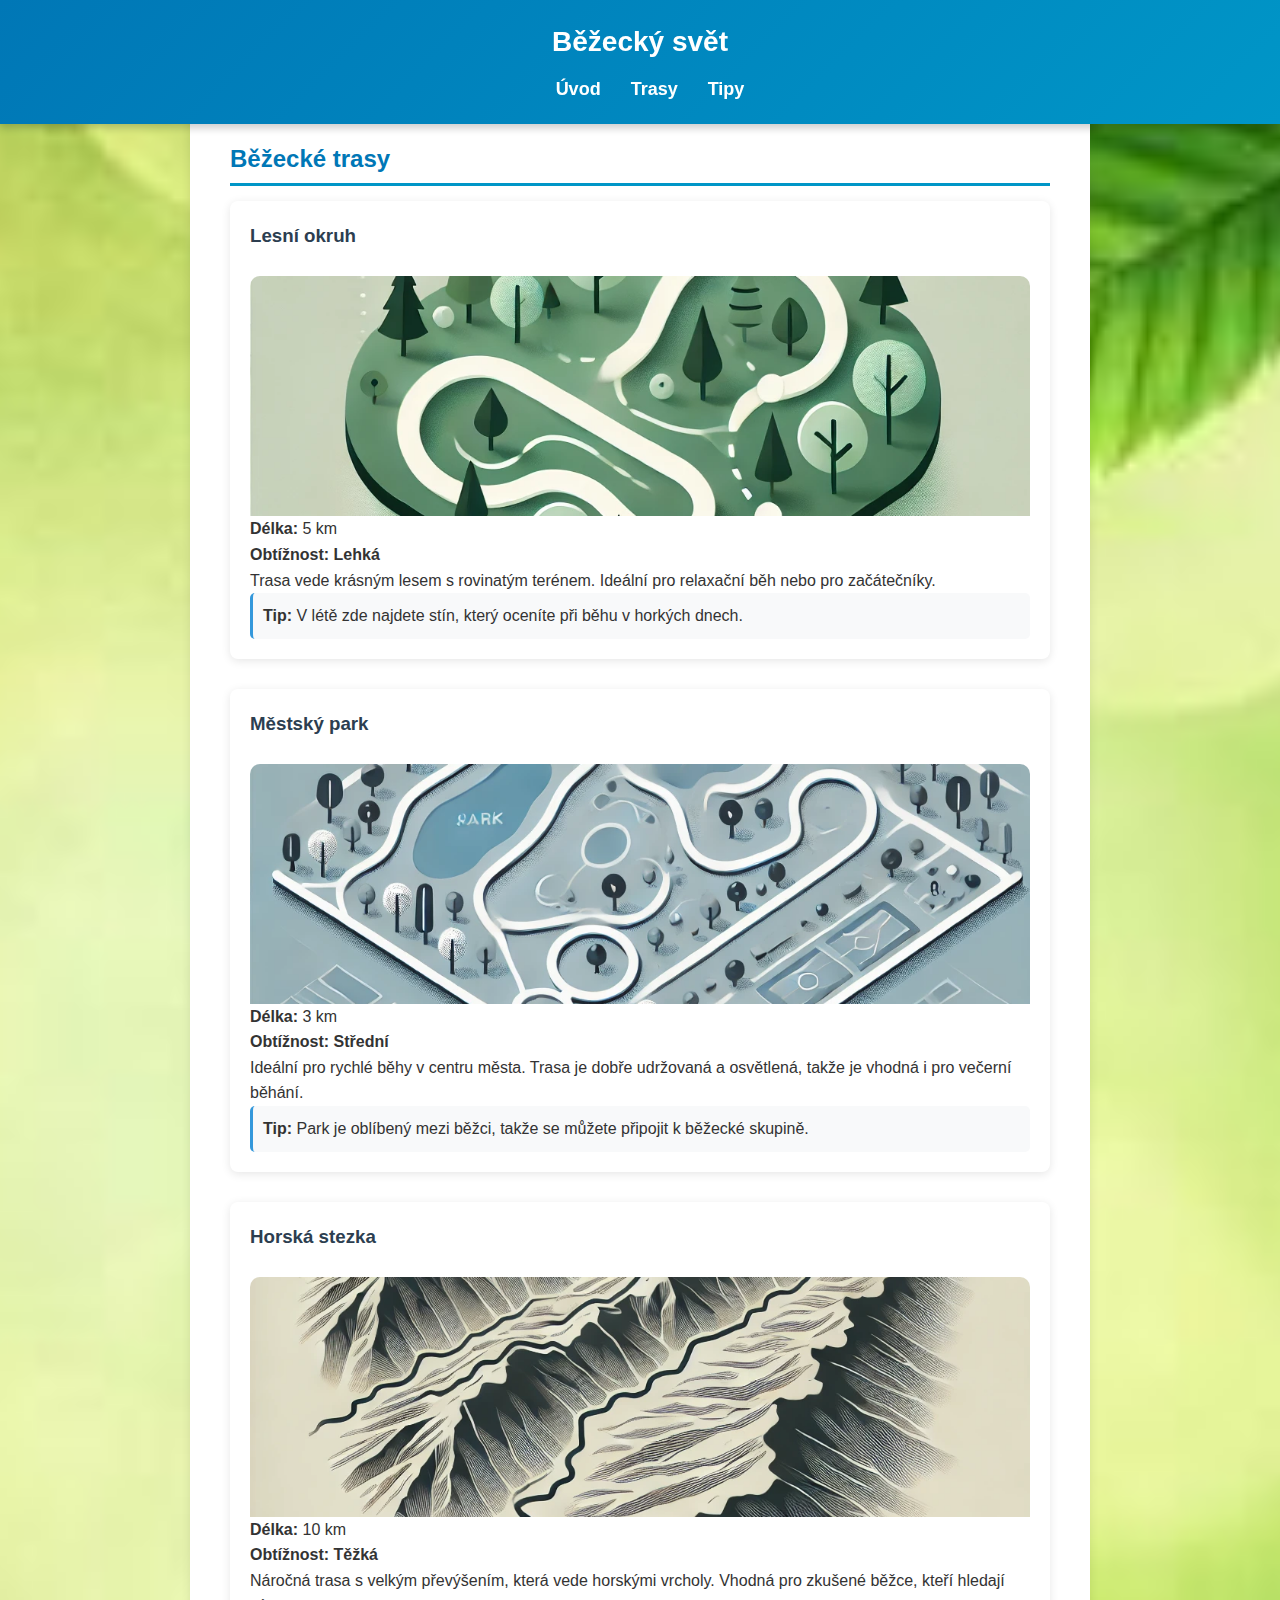
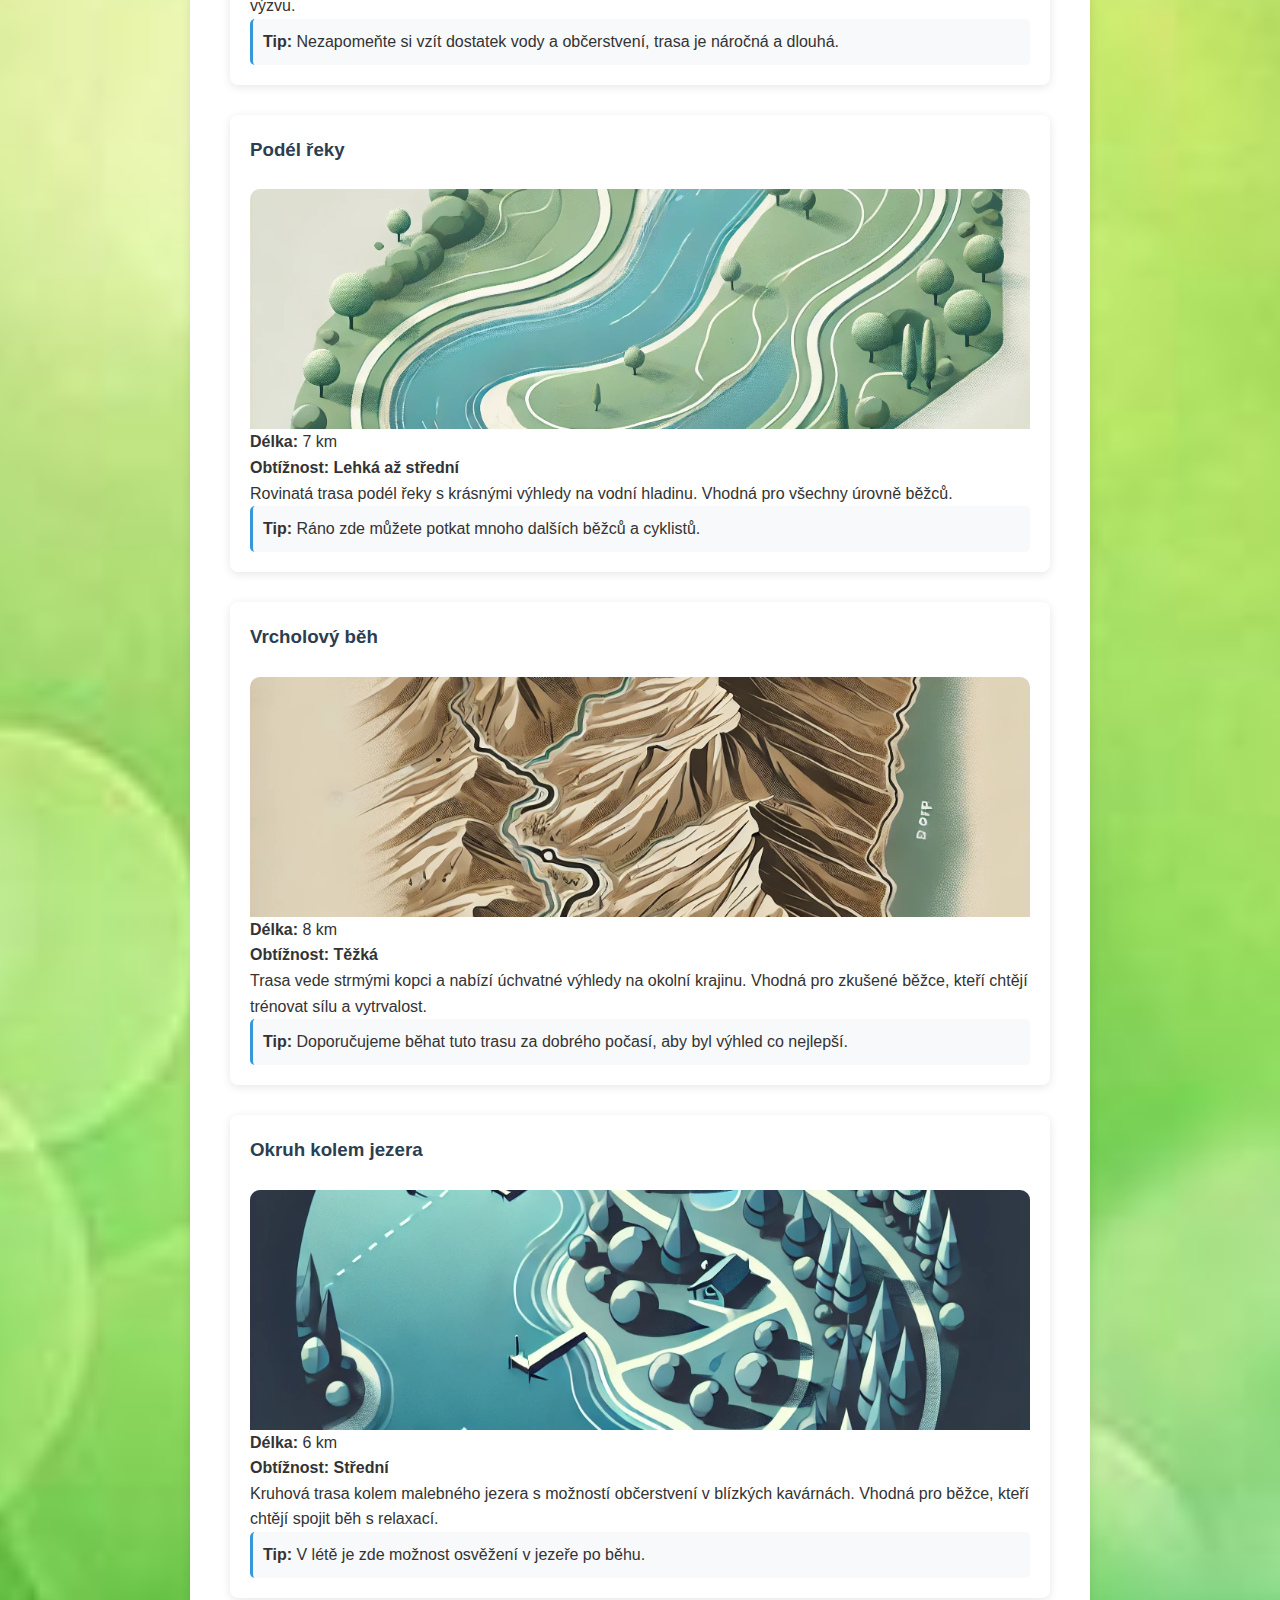
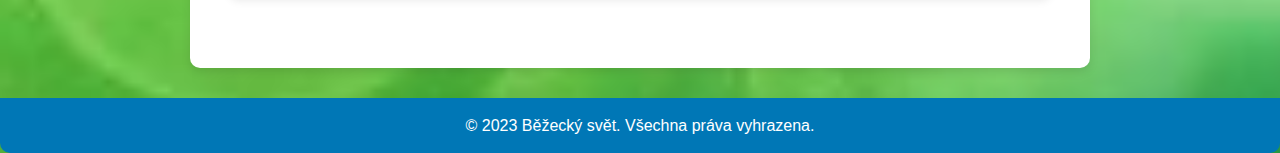
==== commit 0ab09493: "backround" ====
--- a/trasy.html
+++ b/trasy.html
@@ -6,7 +6,7 @@
     <title>Běžecký svět - Trasy</title>
     <link rel="stylesheet" href="style.css">
 </head>
-<body>
+<body id="body2">
     <header class="site-header">
         <h1 class="site-title">Běžecký svět</h1>
         <nav class="main-nav">
--- a/style.css
+++ b/style.css
@@ -129,3 +129,218 @@
 footer a:hover {
     text-decoration: underline;
 }
+/* Route Styles */
+.routes-section {
+    max-width: 1000px;
+    margin: 0 auto;
+    padding: 20px;
+}
+
+.route {
+    background-color: white;
+    border-radius: 8px;
+    box-shadow: 0 2px 10px rgba(0,0,0,0.1);
+    margin-bottom: 30px;
+    overflow: hidden;
+}
+
+.route-header {
+    padding: 20px 20px 0;
+}
+
+.route-title {
+    color: #2c3e50;
+    margin: 0 0 15px 0;
+}
+
+.route-image {
+    width: 100%;
+    height: 250px;
+    overflow: hidden;
+}
+
+.route-image img {
+    width: 100%;
+    height: 100%;
+    object-fit: cover;
+    transition: transform 0.3s ease;
+}
+
+.route:hover .route-image img {
+    transform: scale(1.05);
+}
+
+.route-details {
+    padding: 0 20px 20px;
+}
+
+.route-tip {
+    background-color: #f8f9fa;
+    padding: 10px;
+    border-radius: 5px;
+    border-left: 3px solid #3498db;
+}
+
+/* Difficulty indicators */
+.route-details p:nth-of-type(2) {
+    font-weight: bold;
+}
+
+.route-details p:nth-of-type(2):contains("Lehká") {
+    color: #27ae60;
+}
+
+.route-details p:nth-of-type(2):contains("Střední") {
+    color: #f39c12;
+}
+
+.route-details p:nth-of-type(2):contains("Těžká") {
+    color: #e74c3c;
+}
+
+/* Responsive Design */
+@media (max-width: 768px) {
+    .route-image {
+        height: 200px;
+    }
+    
+    .routes-section {
+        padding: 10px;
+    }
+}
+/* History Timeline Styles */
+.history-timeline {
+    position: relative;
+    max-width: 800px;
+    margin: 0 auto;
+    padding-left: 50px;
+}
+
+.history-timeline::before {
+    content: '';
+    position: absolute;
+    left: 20px;
+    top: 0;
+    bottom: 0;
+    width: 4px;
+    background-color: #3498db;
+}
+
+.timeline-item {
+    position: relative;
+    margin-bottom: 2rem;
+}
+
+.timeline-year {
+    position: absolute;
+    left: -50px;
+    top: 0;
+    background-color: #3498db;
+    color: white;
+    padding: 0.5rem 1rem;
+    border-radius: 50px;
+    font-weight: bold;
+}
+
+.timeline-content {
+    background-color: #f8f9fa;
+    padding: 1.5rem;
+    border-radius: 8px;
+    box-shadow: 0 2px 5px rgba(0,0,0,0.1);
+}
+
+.timeline-content h3 {
+    color: #2c3e50;
+    margin-bottom: 0.5rem;
+}
+
+/* Tips Grid Styles */
+.tips-grid {
+    display: grid;
+    grid-template-columns: repeat(auto-fit, minmax(300px, 1fr));
+    gap: 2rem;
+    margin-top: 2rem;
+}
+
+.tip-card {
+    background-color: white;
+    padding: 1.5rem;
+    border-radius: 8px;
+    box-shadow: 0 2px 5px rgba(0,0,0,0.1);
+    transition: transform 0.3s ease;
+}
+
+.tip-card:hover {
+    transform: translateY(-5px);
+}
+
+.tip-icon {
+    color: #3498db;
+    font-size: 2rem;
+    margin-bottom: 1rem;
+}
+
+/* Contact Section Styles */
+.contact-section {
+    padding: 3rem 0;
+    background-color: white;
+}
+
+.contact-content {
+    max-width: 600px;
+    margin: 0 auto;
+    text-align: center;
+}
+
+.contact-info {
+    background-color: #f8f9fa;
+    padding: 2rem;
+    border-radius: 8px;
+    box-shadow: 0 2px 5px rgba(0,0,0,0.1);
+}
+
+.contact-info p {
+    margin-bottom: 0.5rem;
+    font-size: 1.1rem;
+}
+
+.contact-info i {
+    color: #3498db;
+    margin-right: 0.5rem;
+    width: 20px;
+}
+
+/* Responsive Adjustments */
+@media (max-width: 768px) {
+    .history-timeline {
+        padding-left: 30px;
+    }
+    
+    .timeline-year {
+        left: -30px;
+    }
+    
+    .tips-grid {
+        grid-template-columns: 1fr;
+    }
+}
+#body1 {
+    background-image: url('img/home.jpg'); /* Background for body1 */
+    background-size: cover;
+    background-position: center;
+    background-repeat: no-repeat;
+}
+
+#body2 {
+    background-image: url('img/trasy.jpg'); /* Background for body2 */
+    background-size: cover;
+    background-position: center;
+    background-repeat: no-repeat;
+}
+
+#body3 {
+    background-image: url('img/tiips.jpg'); /* Background for body3 */
+    background-size: cover;
+    background-position: center;
+    background-repeat: no-repeat;
+}
